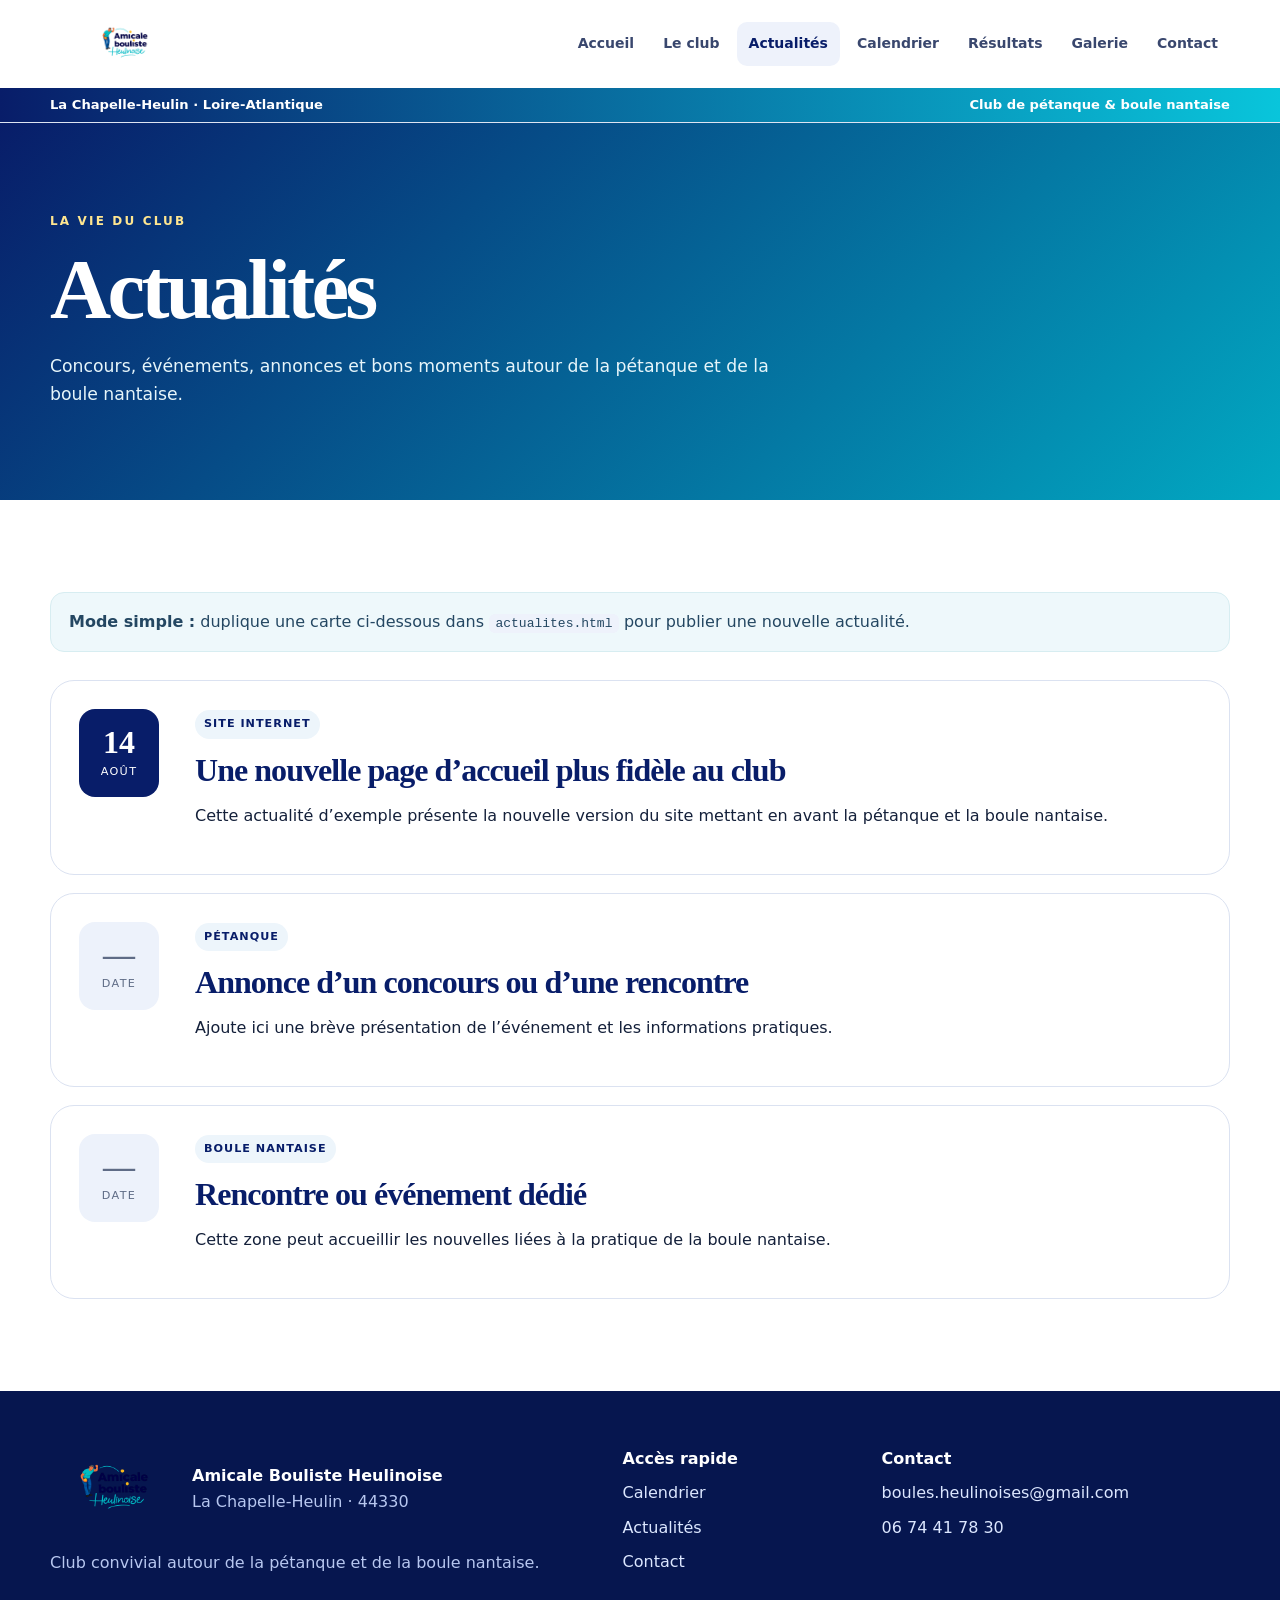
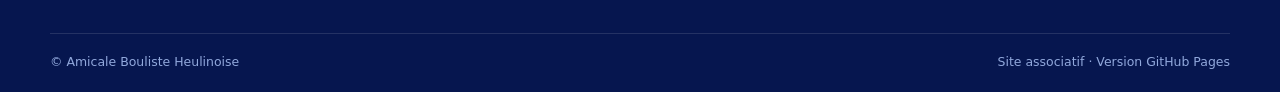
==== actualites.html @ 49b7fbb3 "Ajout du site en V4" ====
<!doctype html>
<html lang="fr">
<head>
  <meta charset="utf-8">
  <meta name="viewport" content="width=device-width, initial-scale=1">
  <meta name="theme-color" content="#081d69">
  <meta name="description" content="Site officiel de l'Amicale Bouliste Heulinoise à La Chapelle-Heulin. Club de pétanque et de boule nantaise.">
  <title>Actualités · Amicale Bouliste Heulinoise</title>
  <link rel="icon" href="assets/logo-club.png" type="image/png">
  <link rel="stylesheet" href="style.css">
</head>
<body>
  <a class="skip-link" href="#contenu">Aller au contenu</a>

  <header class="site-header">
    <div class="container nav-wrap">
      <a class="brand" href="index.html" aria-label="Retour à l'accueil">
        <img src="assets/logo-club.png" alt="Logo de l'Amicale Bouliste Heulinoise">
      </a>

      <button class="menu-toggle" type="button" aria-expanded="false" aria-controls="main-nav">
        <span class="sr-only">Ouvrir le menu</span>
        <span></span><span></span><span></span>
      </button>

      <nav id="main-nav" class="main-nav" aria-label="Navigation principale">
        <a href="index.html" class="">Accueil</a>
<a href="club.html" class="">Le club</a>
<a href="actualites.html" class="active">Actualités</a>
<a href="calendrier.html" class="">Calendrier</a>
<a href="resultats.html" class="">Résultats</a>
<a href="galerie.html" class="">Galerie</a>
<a href="contact.html" class="">Contact</a>
      </nav>
    </div>
    <div class="top-bar">
      <div class="container top-bar-inner">
        <span>La Chapelle-Heulin · Loire-Atlantique</span>
        <span>Club de pétanque & boule nantaise</span>
      </div>
    </div>
  </header>

  <main id="contenu">
    
<section class="page-hero"><div class="container"><span class="eyebrow">La vie du club</span><h1>Actualités</h1><p>Concours, événements, annonces et bons moments autour de la pétanque et de la boule nantaise.</p></div></section>
<section class="section"><div class="container">
  <div class="notice"><strong>Mode simple :</strong> duplique une carte ci-dessous dans <code>actualites.html</code> pour publier une nouvelle actualité.</div>
  <div class="news-list">
    <article class="news-item"><div class="date-box"><strong>14</strong><span>AOÛT</span></div><div><span class="tag">Site internet</span><h2>Une nouvelle page d’accueil plus fidèle au club</h2><p>Cette actualité d’exemple présente la nouvelle version du site mettant en avant la pétanque et la boule nantaise.</p></div></article>
    <article class="news-item"><div class="date-box muted-box"><strong>—</strong><span>DATE</span></div><div><span class="tag">Pétanque</span><h2>Annonce d’un concours ou d’une rencontre</h2><p>Ajoute ici une brève présentation de l’événement et les informations pratiques.</p></div></article>
    <article class="news-item"><div class="date-box muted-box"><strong>—</strong><span>DATE</span></div><div><span class="tag">Boule nantaise</span><h2>Rencontre ou événement dédié</h2><p>Cette zone peut accueillir les nouvelles liées à la pratique de la boule nantaise.</p></div></article>
  </div>
</div></section>

  </main>

  <footer class="site-footer">
    <div class="container footer-grid">
      <div>
        <div class="footer-brand">
          <img src="assets/logo-club.png" alt="Logo du club">
          <div><strong>Amicale Bouliste Heulinoise</strong><br><span>La Chapelle-Heulin · 44330</span></div>
        </div>
        <p class="muted">Club convivial autour de la pétanque et de la boule nantaise.</p>
      </div>
      <div>
        <strong>Accès rapide</strong>
        <a href="calendrier.html">Calendrier</a>
        <a href="actualites.html">Actualités</a>
        <a href="contact.html">Contact</a>
      </div>
      <div>
        <strong>Contact</strong>
        <a href="mailto:boules.heulinoises@gmail.com">boules.heulinoises@gmail.com</a>
        <a href="tel:+33674417830">06 74 41 78 30</a>
      </div>
    </div>
    <div class="container footer-bottom">
      <span>© <span id="year"></span> Amicale Bouliste Heulinoise</span>
      <span>Site associatif · Version GitHub Pages</span>
    </div>
  </footer>

  <script src="script.js"></script>
</body>
</html>
---- style.css ----
:root{
  --navy:#081d69;
  --navy-2:#10287d;
  --aqua:#09c5db;
  --aqua-2:#02a8c2;
  --gold:#f5c21c;
  --cream:#f7f8fc;
  --paper:#ffffff;
  --ink:#14203a;
  --muted:#5a6785;
  --line:#dbe2f1;
  --shadow:0 16px 40px rgba(8,29,105,.12);
  --radius:24px;
  --max:1180px;
}
*{box-sizing:border-box}
html{scroll-behavior:smooth}
body{margin:0;font-family:Inter,ui-sans-serif,system-ui,-apple-system,BlinkMacSystemFont,"Segoe UI",sans-serif;color:var(--ink);background:var(--paper);line-height:1.65}
a{color:inherit;text-decoration:none}
img{max-width:100%;display:block}
code{background:#eef2fb;border-radius:6px;padding:.15rem .4rem}
.container{width:min(calc(100% - 40px),var(--max));margin:auto}
.skip-link{position:fixed;top:12px;left:12px;z-index:200;background:#fff;padding:10px 14px;border-radius:8px;transform:translateY(-150%)}
.skip-link:focus{transform:none}
.sr-only{position:absolute;width:1px;height:1px;padding:0;margin:-1px;overflow:hidden;clip:rect(0,0,0,0);white-space:nowrap;border:0}

.site-header{position:sticky;top:0;z-index:100;background:rgba(255,255,255,.94);backdrop-filter:blur(14px);border-bottom:1px solid rgba(219,226,241,.9)}
.nav-wrap{min-height:88px;display:flex;align-items:center;justify-content:space-between;gap:24px}
.brand{display:flex;align-items:center;gap:14px;min-width:0}
.brand img{width:150px;height:auto;max-height:58px;object-fit:contain}
.brand-text{display:none}
.main-nav{display:flex;align-items:center;gap:5px}
.main-nav a{padding:10px 12px;border-radius:10px;font-size:14px;font-weight:700;color:#39476e}
.main-nav a:hover,.main-nav a.active{background:#eef2fb;color:var(--navy)}
.menu-toggle{display:none;border:0;background:none;padding:10px;cursor:pointer}
.menu-toggle span:not(.sr-only){display:block;width:25px;height:2px;background:var(--navy);margin:5px;border-radius:99px}
.top-bar{background:linear-gradient(90deg,var(--navy),var(--aqua));color:#fff}
.top-bar-inner{min-height:34px;display:flex;justify-content:space-between;align-items:center;gap:16px;font-size:.82rem;font-weight:700}

.hero{background:linear-gradient(180deg,#fff 0%,#f5f9ff 100%);overflow:hidden}
.hero-grid{min-height:680px;display:grid;grid-template-columns:1fr 1.05fr;align-items:center;gap:44px;padding-top:56px;padding-bottom:72px}
.eyebrow{display:inline-block;color:var(--aqua-2);font-size:12px;font-weight:900;text-transform:uppercase;letter-spacing:.18em;margin-bottom:12px}
.eyebrow.light{color:#cfeff4}
h1,h2,h3{font-family:Georgia,"Times New Roman",serif;line-height:1.07;margin-top:0}
h1{font-size:clamp(3rem,6vw,5.4rem);letter-spacing:-.045em;margin-bottom:24px;color:var(--navy)}
h1 em{color:var(--aqua-2);font-weight:normal}
h2{font-size:clamp(2rem,4vw,3.4rem);letter-spacing:-.03em;margin-bottom:22px;color:var(--navy)}
h3{font-size:1.5rem;margin-bottom:10px;color:var(--navy)}
.hero-copy>p{font-size:1.12rem;max-width:620px;color:#475472;margin-bottom:30px}
.hero-actions{display:flex;gap:12px;flex-wrap:wrap}
.btn{display:inline-flex;align-items:center;justify-content:center;min-height:50px;padding:0 22px;border-radius:14px;font-weight:800;transition:.2s ease}
.btn:hover{transform:translateY(-2px)}
.btn-primary{background:var(--navy);color:#fff;box-shadow:0 10px 28px rgba(8,29,105,.18)}
.btn-secondary{background:#fff;border:1px solid var(--line)}
.btn-dark{background:var(--aqua-2);color:#fff;margin-top:15px}
.btn-light{background:#fff;color:var(--navy)}
.btn.full{width:100%}
.hero-highlights{display:grid;grid-template-columns:repeat(3,1fr);gap:14px;margin-top:34px}
.hero-highlights div{background:#fff;border:1px solid var(--line);border-radius:18px;padding:16px 16px;box-shadow:0 8px 22px rgba(8,29,105,.05)}
.hero-highlights strong{display:block;color:var(--navy);font-size:1rem}
.hero-highlights span{display:block;color:var(--muted);font-size:.86rem}
.hero-visual{position:relative}
.hero-photo-card{background:#fff;padding:14px;border-radius:28px;box-shadow:var(--shadow);border:1px solid var(--line);transform:rotate(1deg)}
.hero-photo-card img{border-radius:18px;width:100%;height:auto}
.floating-card{position:absolute;left:8px;bottom:-16px;background:#fff;border-radius:16px;padding:14px 18px;display:flex;align-items:center;gap:12px;box-shadow:var(--shadow);border:1px solid var(--line);max-width:78%}
.floating-card .dot{width:11px;height:11px;border-radius:50%;background:var(--gold);box-shadow:0 0 0 6px rgba(245,194,28,.17)}
.floating-card small,.floating-card strong{display:block}
.floating-card small{color:var(--muted);font-size:.74rem}
.floating-card strong{font-size:.92rem}

.section{padding:92px 0}
.section-light{background:#f6f8fe}
.section-heading{display:flex;align-items:end;justify-content:space-between;gap:30px;margin-bottom:30px}
.section-heading h2{margin-bottom:0}
.text-link{font-weight:850;color:var(--navy)}
.cards{display:grid;gap:20px}
.cards.three{grid-template-columns:repeat(3,1fr)}
.cards.two{grid-template-columns:repeat(2,1fr)}
.card{background:#fff;border:1px solid var(--line);border-radius:var(--radius);padding:30px;box-shadow:0 8px 30px rgba(8,29,105,.04)}
.card.featured{background:linear-gradient(135deg,var(--navy),var(--navy-2));color:#fff;border-color:var(--navy)}
.card.featured p{color:#d6ddf8}
.tag{display:inline-block;background:#edf5fb;color:var(--navy);padding:5px 9px;border-radius:999px;font-size:.7rem;font-weight:900;text-transform:uppercase;letter-spacing:.09em;margin-bottom:14px}
.featured .tag{background:rgba(255,255,255,.14);color:#fff}
.split{display:grid;grid-template-columns:1fr 1fr;gap:60px;align-items:center}
.lead{font-size:1.18rem;color:#435070}
.info-panel,.contact-panel{background:#fff;border-radius:var(--radius);padding:34px;border:1px solid var(--line);box-shadow:0 10px 30px rgba(8,29,105,.05)}
.info-panel.emphasis{background:linear-gradient(180deg,#ffffff 0%,#f7fbfd 100%)}
.clean-list{list-style:none;padding:0;margin:0}
.clean-list li{padding:12px 0;border-bottom:1px solid #dde6f2}
.clean-list li:before{content:"•";color:var(--gold);font-weight:bold;margin-right:10px}
.cta-section{background:linear-gradient(90deg,var(--navy),var(--aqua-2));color:#fff}
.cta{display:flex;align-items:center;justify-content:space-between;gap:30px}
.cta h2{margin:0 0 10px 0;color:#fff}
.cta p{margin:0;color:#ebf2ff}

.page-hero{background:linear-gradient(135deg,var(--navy),var(--aqua-2));color:#fff;padding:84px 0 74px}
.page-hero h1{font-size:clamp(3.2rem,7vw,5.3rem);margin-bottom:16px;color:#fff}
.page-hero p{color:#e6f5fa;max-width:720px;font-size:1.08rem}
.page-hero .eyebrow{color:#ffe690}
.notice{background:#eef8fb;border:1px solid #d7edf1;color:#244762;border-radius:14px;padding:16px 18px;margin-bottom:28px}
.news-list,.event-list{display:grid;gap:18px}
.news-item{display:grid;grid-template-columns:90px 1fr;gap:26px;padding:28px;border:1px solid var(--line);border-radius:var(--radius);background:#fff}
.news-item h2{font-size:2rem;margin-bottom:10px}
.date-box{width:80px;height:88px;border-radius:16px;background:var(--navy);color:#fff;display:flex;flex-direction:column;align-items:center;justify-content:center}
.date-box strong{font-family:Georgia,serif;font-size:2rem;line-height:1}
.date-box span{font-size:.7rem;letter-spacing:.12em;margin-top:5px}
.muted-box{background:#edf2fb;color:#5f6c86}
.event{display:grid;grid-template-columns:90px 1fr auto;align-items:center;gap:24px;border:1px solid var(--line);border-radius:18px;padding:20px;background:#fff}
.event-date{width:76px;height:78px;border-radius:14px;background:#f5f9ff;display:flex;flex-direction:column;justify-content:center;align-items:center}
.event-date span{font-size:.7rem;font-weight:850;color:var(--aqua-2)}
.event-date strong{font-family:Georgia,serif;font-size:1.8rem;line-height:1;color:var(--navy)}
.event-body h2{font-size:1.55rem;margin-bottom:5px}
.event-body p{margin:0;color:var(--muted)}
.event-status{font-size:.8rem;font-weight:800;color:var(--muted);background:#f5f7fc;padding:8px 11px;border-radius:999px}
.results-grid{display:grid;grid-template-columns:1fr 1fr;gap:22px}
.result-card{border:1px solid var(--line);border-radius:var(--radius);padding:30px;background:#fff}
.result-card h2{font-size:2rem}
.podium{display:grid;gap:10px;margin-top:26px}
.podium>div{display:grid;grid-template-columns:45px 1fr auto;align-items:center;gap:10px;background:#f6f8fe;padding:13px;border-radius:12px}
.podium span{font-family:Georgia,serif;font-size:1.4rem;color:var(--aqua-2)}
.podium small{color:var(--muted)}
.gallery-grid{display:grid;grid-template-columns:repeat(3,1fr);grid-auto-rows:210px;gap:16px}
.photo-placeholder{border-radius:20px;background:linear-gradient(145deg,#eef7fb,#f7f8fc);display:flex;flex-direction:column;align-items:center;justify-content:center;border:1px dashed #a6cfe0;color:var(--navy)}
.photo-placeholder span{font-family:Georgia,serif;font-size:3rem;opacity:.28}
.photo-placeholder small{color:var(--muted)}
.photo-placeholder.tall{grid-row:span 2}
.photo-placeholder.wide{grid-column:span 2}
.contact-grid{display:grid;grid-template-columns:1fr .85fr;gap:55px;align-items:start}
.contact-cards{display:grid;gap:12px;margin-top:25px}
.contact-card{display:flex;align-items:center;gap:15px;padding:18px;border:1px solid var(--line);border-radius:14px;background:#fff}
.contact-card>span{width:42px;height:42px;border-radius:10px;background:#eef8fb;display:grid;place-items:center;font-weight:900;color:var(--navy)}
.contact-card small,.contact-card strong{display:block}
.contact-card small{color:var(--muted);font-size:.75rem}
.small{font-size:.85rem}
.muted{color:var(--muted)}

.site-footer{background:#06164f;color:#fff;padding:55px 0 20px}
.footer-grid{display:grid;grid-template-columns:1.5fr .6fr 1fr;gap:50px}
.footer-brand{display:flex;align-items:center;gap:12px;margin-bottom:18px}
.footer-brand img{width:130px;height:auto;object-fit:contain}
.footer-brand span,.site-footer .muted{color:#b7c7f0}
.footer-grid>div{display:flex;flex-direction:column;gap:8px}
.footer-grid>div:first-child{display:block}
.footer-grid a{color:#dce7ff}
.footer-grid a:hover{color:#ffe690}
.footer-bottom{border-top:1px solid rgba(255,255,255,.12);margin-top:40px;padding-top:18px;display:flex;justify-content:space-between;gap:20px;color:#91a8dc;font-size:.78rem}

@media (max-width:980px){
  .menu-toggle{display:block}
  .main-nav{position:absolute;top:88px;left:0;right:0;background:#fff;border-bottom:1px solid var(--line);padding:12px 20px 20px;display:none;flex-direction:column;align-items:stretch}
  .main-nav.open{display:flex}
  .main-nav a{padding:12px}
  .hero-grid,.split,.contact-grid,.results-grid,.cards.two{grid-template-columns:1fr}
  .cards.three{grid-template-columns:1fr 1fr}
  .hero-grid{padding-top:46px}
  .hero-visual{max-width:650px;margin:auto}
  .footer-grid{grid-template-columns:1fr 1fr}
  .footer-grid>div:first-child{grid-column:1/-1}
}
@media (max-width:740px){
  .container{width:min(calc(100% - 28px),var(--max))}
  .nav-wrap{min-height:80px}
  .main-nav{top:80px}
  .brand img{width:122px;max-height:48px}
  .top-bar-inner{flex-direction:column;justify-content:center;padding:8px 0;font-size:.76rem;text-align:center}
  .hero-grid{grid-template-columns:1fr;gap:28px;padding-top:36px;padding-bottom:52px;min-height:unset}
  h1{font-size:3.5rem}
  h2{font-size:2.35rem}
  .hero-actions .btn{width:100%}
  .hero-highlights{grid-template-columns:1fr}
  .floating-card{position:relative;left:auto;bottom:auto;margin-top:14px;max-width:none}
  .section{padding:64px 0}
  .section-heading{align-items:start;flex-direction:column}
  .cards.three,.gallery-grid{grid-template-columns:1fr}
  .photo-placeholder.tall,.photo-placeholder.wide{grid-row:auto;grid-column:auto}
  .news-item{grid-template-columns:1fr}
  .event{grid-template-columns:68px 1fr}
  .event-date{width:64px;height:68px}
  .event-status{grid-column:2}
  .podium>div{grid-template-columns:36px 1fr}
  .podium small{grid-column:2}
  .footer-grid{grid-template-columns:1fr}
  .footer-grid>div:first-child{grid-column:auto}
  .footer-bottom{flex-direction:column}
}

.photo-label{
  position:absolute;
  top:24px;
  left:24px;
  background:rgba(8,29,105,.92);
  color:#fff;
  padding:8px 12px;
  border-radius:999px;
  font-size:.8rem;
  font-weight:800;
  letter-spacing:.04em;
  box-shadow:0 8px 20px rgba(8,29,105,.18);
}
.hero-photo-card{position:relative}


.hero-v4 .hero-photo-card{transform:none}
.hero-v4 .hero-photo-card img{aspect-ratio: 4 / 3; object-fit: cover}
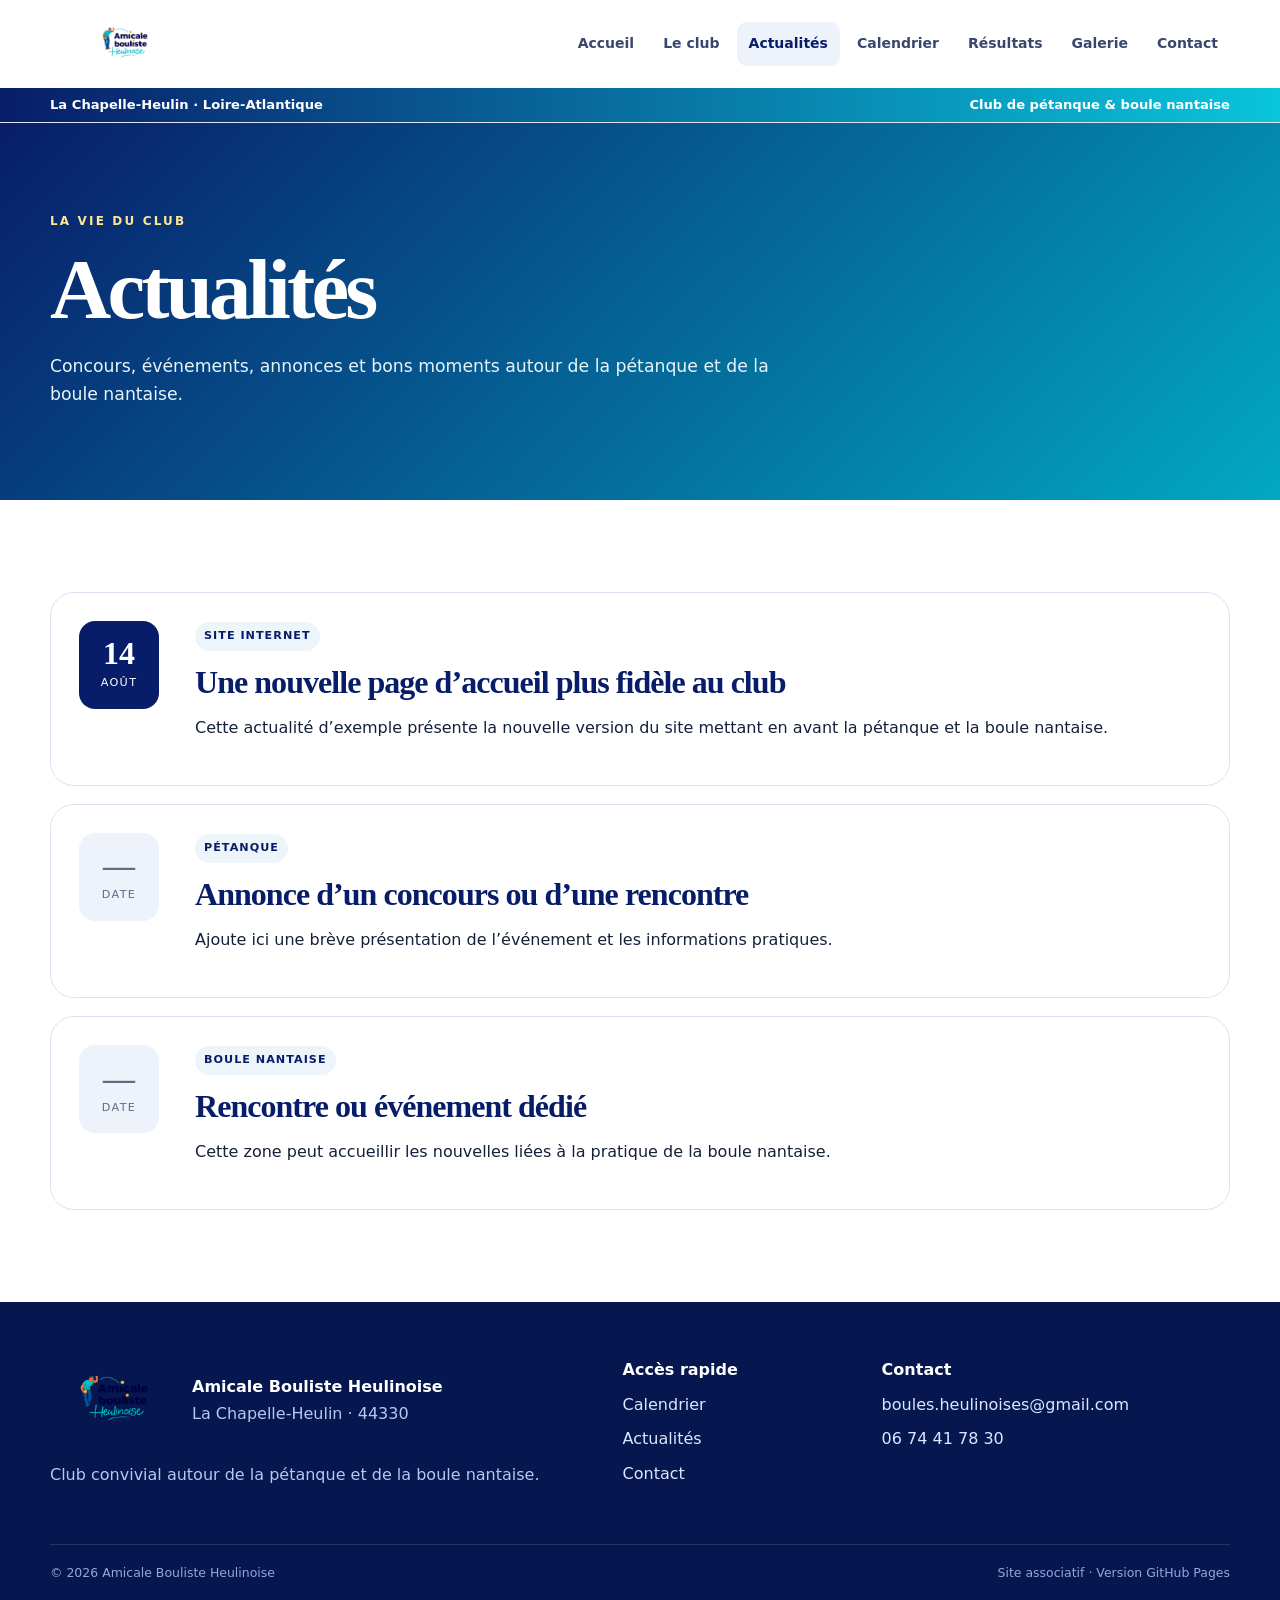
==== commit 49c04322: "Update actualites.html" ====
--- a/actualites.html
+++ b/actualites.html
@@ -45,7 +45,6 @@
     
 <section class="page-hero"><div class="container"><span class="eyebrow">La vie du club</span><h1>Actualités</h1><p>Concours, événements, annonces et bons moments autour de la pétanque et de la boule nantaise.</p></div></section>
 <section class="section"><div class="container">
-  <div class="notice"><strong>Mode simple :</strong> duplique une carte ci-dessous dans <code>actualites.html</code> pour publier une nouvelle actualité.</div>
   <div class="news-list">
     <article class="news-item"><div class="date-box"><strong>14</strong><span>AOÛT</span></div><div><span class="tag">Site internet</span><h2>Une nouvelle page d’accueil plus fidèle au club</h2><p>Cette actualité d’exemple présente la nouvelle version du site mettant en avant la pétanque et la boule nantaise.</p></div></article>
     <article class="news-item"><div class="date-box muted-box"><strong>—</strong><span>DATE</span></div><div><span class="tag">Pétanque</span><h2>Annonce d’un concours ou d’une rencontre</h2><p>Ajoute ici une brève présentation de l’événement et les informations pratiques.</p></div></article>
--- a/style.css
+++ b/style.css
@@ -202,3 +202,29 @@
 
 .hero-v4 .hero-photo-card{transform:none}
 .hero-v4 .hero-photo-card img{aspect-ratio: 4 / 3; object-fit: cover}
+
+.photo-placeholder {
+  overflow: hidden;
+}
+
+.photo-placeholder img {
+  width: 100%;
+  height: 100%;
+  object-fit: contain;
+  display: block;
+}
+
+.photo-placeholder.photo-filled {
+  padding: 0;
+  border: none;
+  background: none;
+  overflow: hidden;
+}
+
+.photo-placeholder.photo-filled img {
+  width: 100%;
+  height: 100%;
+  object-fit: cover;
+  display: block;
+  border-radius: 20px;
+}
